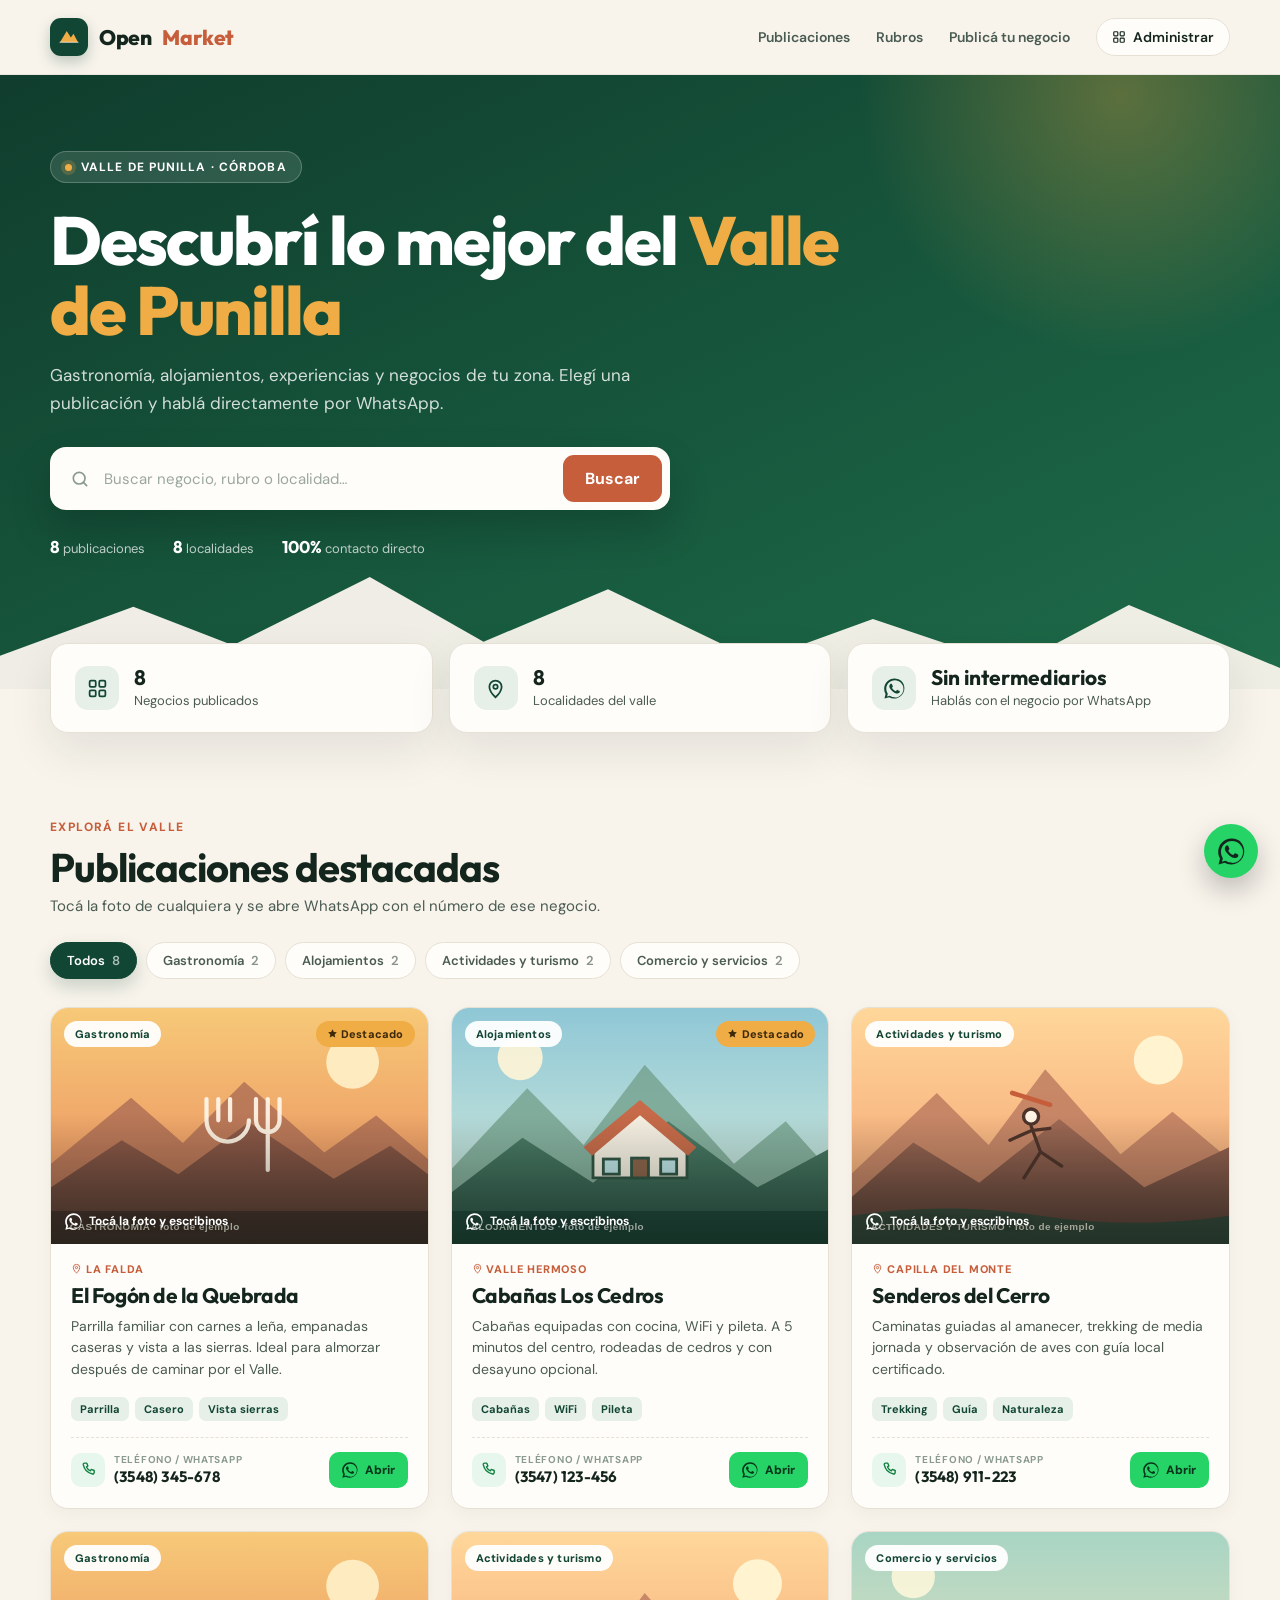
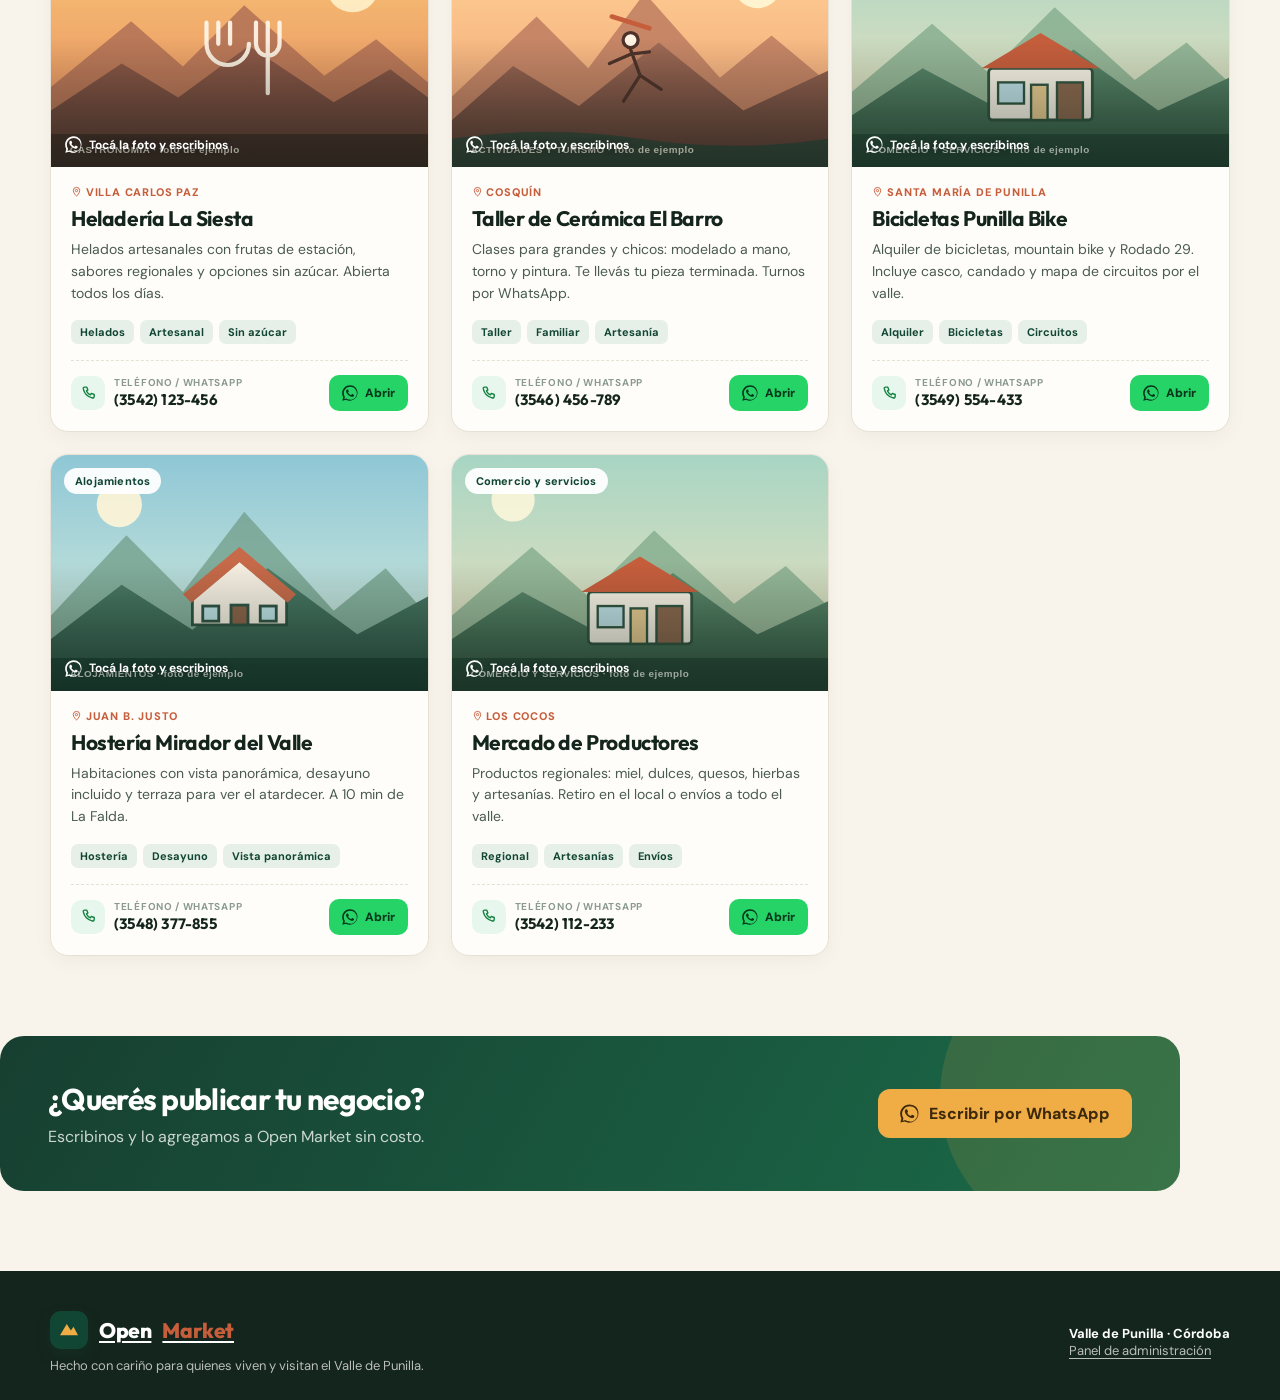
==== index.html @ 12c9af03 "Open Market: sitio público y panel de edición" ====
<!doctype html>
<html lang="es">
<head>
  <meta charset="utf-8">
  <meta name="viewport" content="width=device-width, initial-scale=1">
  <title>Open Market · Valle de Punilla</title>
  <meta name="description" content="Gastronomía, alojamientos, experiencias y negocios del Valle de Punilla, Córdoba. Contacto directo por WhatsApp.">
  <meta property="og:title" content="Open Market · Valle de Punilla">
  <meta property="og:description" content="Lo mejor del valle, a un toque de distancia.">
  <meta property="og:type" content="website">
  <link rel="icon" href="data:image/svg+xml,%3Csvg xmlns='http://www.w3.org/2000/svg' viewBox='0 0 64 64'%3E%3Crect width='64' height='64' rx='16' fill='%23124634'/%3E%3Cpath d='M10 44 26 20l10 14 7-9 11 19z' fill='%23f0ac45'/%3E%3C/svg%3E">
  <link rel="stylesheet" href="assets/styles.css">
</head>
<body>
  <svg style="display:none" aria-hidden="true">
    <symbol id="i-search" viewBox="0 0 24 24"><circle cx="11" cy="11" r="7" fill="none" stroke="currentColor" stroke-width="2"/><path d="m20 20-4-4" stroke="currentColor" stroke-width="2" stroke-linecap="round"/></symbol>
    <symbol id="i-wa" viewBox="0 0 24 24"><path fill="currentColor" d="M20.52 3.77A11.86 11.86 0 0 0 12.05.5C5.5.5.2 5.8.2 12.35c0 2.09.55 4.13 1.6 5.93L.5 23.5l5.35-1.4a11.8 11.8 0 0 0 5.6 1.43h.01c6.55 0 11.85-5.3 11.85-11.85 0-3.17-1.24-6.15-3.49-8.39zm-8.47 18.1h-.01a9.8 9.8 0 0 1-4.99-1.37l-.36-.21-3.17.83.84-3.09-.24-.32a9.78 9.78 0 0 1-1.5-5.22c0-5.4 4.4-9.8 9.81-9.8 2.62 0 5.08 1.02 6.93 2.87a9.75 9.75 0 0 1 2.87 6.94c0 5.41-4.4 9.79-9.81 9.79zm5.38-7.33c-.29-.15-1.72-.85-1.99-.94-.27-.1-.47-.15-.67.15-.2.29-.76.94-.94 1.13-.17.2-.35.22-.64.07-.29-.15-1.23-.45-2.35-1.45-.87-.77-1.45-1.73-1.62-2.02-.17-.29-.02-.44.13-.59.13-.13.29-.35.44-.52.15-.17.2-.29.29-.49.1-.2.05-.37-.02-.52-.07-.15-.67-1.61-.92-2.2-.24-.58-.49-.5-.67-.51h-.57c-.2 0-.52.07-.79.37-.27.29-1.04 1.01-1.04 2.47s1.06 2.86 1.21 3.05c.15.2 2.09 3.19 5.06 4.47.71.3 1.26.49 1.69.63.71.22 1.36.19 1.87.12.57-.09 1.72-.7 1.96-1.38.24-.68.24-1.26.17-1.38-.07-.12-.27-.2-.56-.35z"/></symbol>
    <symbol id="i-phone" viewBox="0 0 24 24"><path fill="none" stroke="currentColor" stroke-width="2" stroke-linecap="round" stroke-linejoin="round" d="M6.6 3h3l1.5 4-2 1.4a12 12 0 0 0 5.5 5.5l1.4-2 4 1.5v3a2 2 0 0 1-2.2 2A16.8 16.8 0 0 1 4.6 5.2 2 2 0 0 1 6.6 3z"/></symbol>
    <symbol id="i-pin" viewBox="0 0 24 24"><path fill="none" stroke="currentColor" stroke-width="2" d="M12 22s7-6.3 7-12a7 7 0 1 0-14 0c0 5.7 7 12 7 12z"/><circle cx="12" cy="10" r="2.5" fill="none" stroke="currentColor" stroke-width="2"/></symbol>
    <symbol id="i-star" viewBox="0 0 24 24"><path fill="currentColor" d="m12 2.5 2.9 6 6.6.9-4.8 4.6 1.2 6.5L12 17.4l-5.9 3.1 1.2-6.5-4.8-4.6 6.6-.9z"/></symbol>
    <symbol id="i-grid" viewBox="0 0 24 24"><rect x="3" y="3" width="7" height="7" rx="1.5" fill="none" stroke="currentColor" stroke-width="2"/><rect x="14" y="3" width="7" height="7" rx="1.5" fill="none" stroke="currentColor" stroke-width="2"/><rect x="3" y="14" width="7" height="7" rx="1.5" fill="none" stroke="currentColor" stroke-width="2"/><rect x="14" y="14" width="7" height="7" rx="1.5" fill="none" stroke="currentColor" stroke-width="2"/></symbol>
    <symbol id="i-spark" viewBox="0 0 24 24"><path fill="none" stroke="currentColor" stroke-width="2" stroke-linejoin="round" d="M12 2v20M2 12h20M5 5l14 14M19 5 5 19"/></symbol>
  </svg>

  <header class="site-header">
    <div class="wrap">
      <a class="brand" href="#top" aria-label="Open Market, inicio">
        <span class="brand__mark"><svg viewBox="0 0 64 64" aria-hidden="true"><path d="M8 46 26 16l11 17 7-10 12 23z" fill="#f0ac45"/><path d="M8 46h48" stroke="#fff" stroke-width="3" stroke-linecap="round" opacity=".7"/></svg></span>
        Open<span>Market</span>
      </a>
      <nav class="nav" aria-label="Navegación principal">
        <a href="#publicaciones">Publicaciones</a>
        <a href="#rubros">Rubros</a>
        <a href="#publicar">Publicá tu negocio</a>
        <a class="nav__admin" href="admin/" title="Panel de edición">
          <svg width="14" height="14" aria-hidden="true"><use href="#i-grid"/></svg> Administrar
        </a>
      </nav>
    </div>
  </header>

  <main id="top">
    <section class="hero">
      <div class="hero__glow"></div>
      <div class="wrap">
        <span class="eyebrow"><i></i> <span id="hero-region">Valle de Punilla · Córdoba</span></span>
        <h1 id="hero-title">Descubrí lo mejor del <em>Valle de Punilla</em></h1>
        <p id="hero-text">Gastronomía, alojamientos, experiencias y negocios de tu zona. Elegí una publicación y hablá directamente por WhatsApp.</p>
        <form class="searchbar" id="search-form" role="search">
          <svg width="20" height="20" aria-hidden="true"><use href="#i-search"/></svg>
          <input id="search-input" type="search" placeholder="Buscar negocio, rubro o localidad…" aria-label="Buscar publicaciones">
          <button type="submit">Buscar</button>
        </form>
        <div class="hero__meta">
          <span><b id="stat-hero-count">—</b> publicaciones</span>
          <span><b id="stat-hero-localities">—</b> localidades</span>
          <span><b>100%</b> contacto directo</span>
        </div>
      </div>
    </section>

    <section class="stats">
      <div class="wrap stats__grid">
        <div class="stat"><div class="stat__icon"><svg width="21" height="21" aria-hidden="true"><use href="#i-grid"/></svg></div><div><b id="stat-count">—</b><small>Negocios publicados</small></div></div>
        <div class="stat"><div class="stat__icon"><svg width="21" height="21" aria-hidden="true"><use href="#i-pin"/></svg></div><div><b id="stat-localities">—</b><small>Localidades del valle</small></div></div>
        <div class="stat"><div class="stat__icon"><svg width="21" height="21" aria-hidden="true"><use href="#i-wa"/></svg></div><div><b>Sin intermediarios</b><small>Hablás con el negocio por WhatsApp</small></div></div>
      </div>
    </section>

    <section class="section" id="publicaciones">
      <div class="wrap">
        <div class="section__head">
          <div>
            <span class="kicker">Explorá el valle</span>
            <h2>Publicaciones destacadas</h2>
            <p>Tocá la foto de cualquiera y se abre WhatsApp con el número de ese negocio.</p>
          </div>
        </div>
        <div class="chips" id="chips" role="group" aria-label="Filtrar por rubro"></div>
        <div class="grid" id="grid" aria-live="polite"></div>
      </div>
    </section>

    <section class="wrap cta" id="publicar">
      <div class="cta__inner">
        <div>
          <h2 id="contact-title">¿Querés publicar tu negocio?</h2>
          <p id="contact-text">Escribinos y lo agregamos a Open Market sin costo.</p>
        </div>
        <a class="cta__btn" id="contact-link" href="#" target="_blank" rel="noopener">
          <svg width="19" height="19" aria-hidden="true"><use href="#i-wa"/></svg> Escribir por WhatsApp
        </a>
      </div>
    </section>
  </main>

  <footer class="site-footer">
    <div class="wrap">
      <div>
        <a class="brand" href="#top"><span class="brand__mark"><svg viewBox="0 0 64 64" aria-hidden="true"><path d="M8 46 26 16l11 17 7-10 12 23z" fill="#f0ac45"/></svg></span>Open<span>Market</span></a>
        <div id="footer-text" style="margin-top:8px">Hecho con cariño para quienes viven y visitan el Valle de Punilla.</div>
      </div>
      <div><strong id="footer-region">Valle de Punilla · Córdoba</strong><br><a href="admin/">Panel de administración</a></div>
    </div>
  </footer>

  <a class="fab-wa" id="fab-wa" href="#" target="_blank" rel="noopener" aria-label="Contactar por WhatsApp"><svg aria-hidden="true"><use href="#i-wa"/></svg></a>

  <script src="assets/app.js"></script>
</body>
</html>
---- assets/styles.css ----
@import url('https://fonts.googleapis.com/css2?family=Outfit:wght@400;500;600;700;800&family=DM+Sans:wght@400;500;600;700&display=swap');

:root {
  --ink: #14251d;
  --ink-soft: #4a5b52;
  --green: #124634;
  --green-2: #1c6b4b;
  --green-soft: #e6f0e8;
  --sand: #f8f4ec;
  --paper: #fffdf9;
  --terracotta: #c65e3c;
  --terracotta-dark: #a5482c;
  --sun: #f0ac45;
  --line: #e7e1d5;
  --shadow: 0 18px 45px rgba(20, 37, 29, .09);
  --radius: 18px;
  --font-display: 'Outfit', 'Segoe UI', system-ui, sans-serif;
  --font-body: 'DM Sans', 'Segoe UI', system-ui, sans-serif;
}

* { box-sizing: border-box; }

html { scroll-behavior: smooth; }

body {
  margin: 0;
  background: var(--sand);
  color: var(--ink);
  font-family: var(--font-body);
  -webkit-font-smoothing: antialiased;
}

a { color: inherit; text-decoration: none; }
img { max-width: 100%; display: block; }
button, input, textarea, select { font: inherit; }
button { cursor: pointer; }

.wrap { width: min(1180px, calc(100% - 40px)); margin: 0 auto; }

/* ---------- Header ---------- */
.site-header {
  position: sticky;
  top: 0;
  z-index: 50;
  background: rgba(248, 244, 236, .88);
  backdrop-filter: blur(14px);
  border-bottom: 1px solid rgba(20, 37, 29, .07);
}

.site-header .wrap {
  height: 74px;
  display: flex;
  align-items: center;
  justify-content: space-between;
  gap: 20px;
}

.brand { display: flex; align-items: center; gap: 11px; font-family: var(--font-display); font-weight: 800; font-size: 21px; letter-spacing: -.4px; }
.brand__mark { width: 38px; height: 38px; border-radius: 11px; background: var(--green); display: grid; place-items: center; box-shadow: 0 6px 14px rgba(18,70,52,.25); }
.brand__mark svg { width: 24px; height: 24px; }
.brand span { color: var(--terracotta); }

.nav { display: flex; align-items: center; gap: 26px; font-size: 14px; font-weight: 600; color: var(--ink-soft); }
.nav a:hover { color: var(--green); }
.nav__admin { display: inline-flex; align-items: center; gap: 7px; padding: 9px 15px; border: 1px solid var(--line); border-radius: 999px; background: var(--paper); color: var(--ink); }
.nav__admin:hover { border-color: var(--green-2); color: var(--green); }

/* ---------- Hero ---------- */
.hero { position: relative; overflow: hidden; background: linear-gradient(155deg, #103d2d 0%, #16563c 52%, #1e6b49 100%); color: #fff; }
.hero::after {
  content: '';
  position: absolute;
  inset: auto 0 0 0;
  height: 140px;
  background: url("data:image/svg+xml,%3Csvg xmlns='http://www.w3.org/2000/svg' viewBox='0 0 1440 160' preserveAspectRatio='none'%3E%3Cpath fill='%23f8f4ec' d='M0 122 150 66l112 44 154-78 128 74 140-60 168 82 130-48 158 54 130-70 170 72v24H0z'/%3E%3C/svg%3E") bottom center / 100% 100% no-repeat;
  opacity: .96;
}
.hero__glow { position: absolute; width: 560px; height: 560px; border-radius: 50%; right: -120px; top: -260px; background: radial-gradient(circle, rgba(240,172,69,.32), transparent 66%); }
.hero .wrap { position: relative; z-index: 2; padding: 76px 0 132px; }

.eyebrow { display: inline-flex; align-items: center; gap: 9px; padding: 7px 14px; border-radius: 999px; background: rgba(255,255,255,.12); border: 1px solid rgba(255,255,255,.22); font-size: 12px; font-weight: 700; letter-spacing: 1.1px; text-transform: uppercase; }
.eyebrow i { width: 7px; height: 7px; border-radius: 50%; background: var(--sun); box-shadow: 0 0 0 4px rgba(240,172,69,.2); }

.hero h1 { font-family: var(--font-display); font-size: clamp(38px, 5.6vw, 68px); line-height: 1.03; letter-spacing: -2px; margin: 22px 0 16px; max-width: 800px; font-weight: 800; }
.hero h1 em { font-style: normal; color: var(--sun); }
.hero p { max-width: 620px; font-size: 17px; line-height: 1.65; color: rgba(255,255,255,.82); margin: 0 0 30px; }

.searchbar { display: flex; align-items: center; gap: 12px; max-width: 620px; background: var(--paper); padding: 8px 8px 8px 20px; border-radius: 16px; box-shadow: 0 20px 40px rgba(0,0,0,.18); }
.searchbar svg { flex: none; color: #8a9a90; }
.searchbar input { flex: 1; min-width: 0; border: 0; outline: 0; background: transparent; font-size: 15px; color: var(--ink); }
.searchbar input::placeholder { color: #9aa79f; }
.searchbar button { border: 0; background: var(--terracotta); color: #fff; font-weight: 700; padding: 13px 22px; border-radius: 11px; transition: .2s; }
.searchbar button:hover { background: var(--terracotta-dark); }

.hero__meta { display: flex; gap: 28px; margin-top: 26px; flex-wrap: wrap; font-size: 13px; color: rgba(255,255,255,.72); }
.hero__meta b { color: #fff; font-family: var(--font-display); font-size: 17px; }

/* ---------- Stats ---------- */
.stats { background: var(--sand); padding: 8px 0 34px; }
.stats__grid { display: grid; grid-template-columns: repeat(3, 1fr); gap: 16px; margin-top: -54px; position: relative; z-index: 3; }
.stat { background: var(--paper); border: 1px solid var(--line); border-radius: var(--radius); padding: 22px 24px; box-shadow: var(--shadow); display: flex; align-items: center; gap: 15px; }
.stat__icon { width: 44px; height: 44px; flex: none; border-radius: 13px; background: var(--green-soft); color: var(--green); display: grid; place-items: center; }
.stat b { display: block; font-family: var(--font-display); font-size: 21px; line-height: 1.1; }
.stat small { color: var(--ink-soft); font-size: 13px; }

/* ---------- Section ---------- */
.section { padding: 48px 0 80px; }
.section__head { display: flex; align-items: flex-end; justify-content: space-between; gap: 24px; margin-bottom: 26px; flex-wrap: wrap; }
.section__head h2 { font-family: var(--font-display); font-size: clamp(28px, 3.2vw, 40px); letter-spacing: -1px; margin: 6px 0 4px; }
.section__head p { margin: 0; color: var(--ink-soft); font-size: 15px; }
.kicker { color: var(--terracotta); font-weight: 800; font-size: 12px; letter-spacing: 1.4px; text-transform: uppercase; }

.chips { display: flex; flex-wrap: wrap; gap: 9px; margin-bottom: 28px; }
.chip { border: 1px solid var(--line); background: var(--paper); color: var(--ink-soft); padding: 9px 16px; border-radius: 999px; font-size: 13px; font-weight: 600; transition: .18s; }
.chip:hover { border-color: var(--green-2); color: var(--green); }
.chip.is-active { background: var(--green); border-color: var(--green); color: #fff; box-shadow: 0 8px 18px rgba(18,70,52,.2); }
.chip b { opacity: .65; font-weight: 600; margin-left: 4px; }

.grid { display: grid; grid-template-columns: repeat(3, minmax(0, 1fr)); gap: 22px; }

.card { background: var(--paper); border: 1px solid var(--line); border-radius: var(--radius); overflow: hidden; box-shadow: 0 6px 20px rgba(20,37,29,.04); transition: transform .22s, box-shadow .22s; display: flex; flex-direction: column; }
.card:hover { transform: translateY(-5px); box-shadow: var(--shadow); }
.card__photo { position: relative; display: block; aspect-ratio: 16 / 10; overflow: hidden; background: var(--green-soft); }
.card__photo img { width: 100%; height: 100%; object-fit: cover; transition: transform .5s ease; }
.card:hover .card__photo img { transform: scale(1.06); }
.card__photo::after { content: ''; position: absolute; inset: 0; background: linear-gradient(180deg, transparent 45%, rgba(10,25,18,.42)); pointer-events: none; }
.card__badges { position: absolute; z-index: 2; top: 13px; left: 13px; right: 13px; display: flex; justify-content: space-between; gap: 8px; }
.badge { padding: 6px 11px; border-radius: 999px; font-size: 11px; font-weight: 800; letter-spacing: .2px; backdrop-filter: blur(8px); }
.badge--cat { background: rgba(255,255,255,.94); color: var(--green); }
.badge--star { background: var(--sun); color: #3d2a0c; }
.card__hint { position: absolute; z-index: 2; bottom: 14px; left: 14px; color: #fff; font-size: 12px; font-weight: 700; display: flex; align-items: center; gap: 7px; text-shadow: 0 1px 6px rgba(0,0,0,.4); }
.card__hint svg { width: 17px; height: 17px; }

.card__body { padding: 18px 20px 20px; display: flex; flex-direction: column; flex: 1; }
.card__loc { color: var(--terracotta); font-size: 11px; font-weight: 800; letter-spacing: .8px; text-transform: uppercase; }
.card__body h3 { font-family: var(--font-display); font-size: 21px; letter-spacing: -.4px; margin: 6px 0 8px; }
.card__body p { color: var(--ink-soft); font-size: 14px; line-height: 1.55; margin: 0 0 16px; }
.tags { display: flex; flex-wrap: wrap; gap: 6px; margin-top: auto; margin-bottom: 16px; }
.tag { background: var(--green-soft); color: var(--green); border-radius: 7px; padding: 5px 9px; font-size: 11px; font-weight: 700; }

.card__contact { border-top: 1px dashed var(--line); padding-top: 14px; display: flex; align-items: center; justify-content: space-between; gap: 10px; }
.phone { display: flex; align-items: center; gap: 9px; min-width: 0; }
.phone__icon { width: 34px; height: 34px; flex: none; border-radius: 10px; background: #e7f7ee; color: #12803f; display: grid; place-items: center; }
.phone small { display: block; font-size: 10px; color: #8a9a90; text-transform: uppercase; letter-spacing: .7px; font-weight: 700; }
.phone b { font-size: 15px; font-family: var(--font-display); letter-spacing: .2px; }
.card__wa { display: inline-flex; align-items: center; justify-content: center; gap: 7px; background: #25D366; color: #06351b; font-weight: 800; font-size: 12px; padding: 10px 13px; border-radius: 10px; white-space: nowrap; transition: .2s; }
.card__wa:hover { background: #1fbe5b; transform: translateY(-1px); }
.card__wa svg { width: 16px; height: 16px; }

.empty { grid-column: 1 / -1; text-align: center; padding: 70px 20px; background: var(--paper); border: 1px dashed var(--line); border-radius: var(--radius); }
.empty h3 { font-family: var(--font-display); font-size: 22px; margin: 12px 0 6px; }
.empty p { color: var(--ink-soft); margin: 0; }

/* ---------- CTA ---------- */
.cta { margin: 0 0 80px; }
.cta__inner { background: linear-gradient(120deg, #173f31, #1b6b49); color: #fff; border-radius: 24px; padding: 44px 48px; display: flex; align-items: center; justify-content: space-between; gap: 30px; flex-wrap: wrap; position: relative; overflow: hidden; }
.cta__inner::after { content: ''; position: absolute; right: -60px; top: -90px; width: 300px; height: 300px; border-radius: 50%; background: rgba(240,172,69,.14); }
.cta h2 { font-family: var(--font-display); font-size: 30px; letter-spacing: -.7px; margin: 0 0 8px; }
.cta p { margin: 0; color: rgba(255,255,255,.78); }
.cta__btn { position: relative; z-index: 2; display: inline-flex; align-items: center; gap: 10px; background: var(--sun); color: #3d2a0c; padding: 14px 22px; border-radius: 12px; font-weight: 800; }
.cta__btn:hover { background: #f7bc60; }

/* ---------- Footer ---------- */
.site-footer { background: var(--ink); color: rgba(255,255,255,.7); padding: 40px 0 26px; font-size: 13px; }
.site-footer .wrap { display: flex; justify-content: space-between; align-items: center; gap: 20px; flex-wrap: wrap; }
.site-footer .brand { color: #fff; }
.site-footer strong { color: #fff; }
.site-footer a { text-decoration: underline; text-underline-offset: 3px; }

.fab-wa { position: fixed; right: 22px; bottom: 22px; z-index: 60; width: 54px; height: 54px; border-radius: 50%; background: #25D366; display: grid; place-items: center; box-shadow: 0 12px 28px rgba(0,0,0,.24); transition: .2s; }
.fab-wa:hover { transform: scale(1.07); }
.fab-wa svg { width: 27px; height: 27px; }

/* ---------- Admin ---------- */
.admin { min-height: 100vh; background: #f2f5f2; }
.admin__layout { display: grid; grid-template-columns: 264px 1fr; min-height: 100vh; }
.admin__side { background: var(--ink); color: #fff; padding: 26px 20px; position: sticky; top: 0; height: 100vh; overflow-y: auto; }
.admin__side .brand { color: #fff; margin-bottom: 28px; }
.admin__side .brand span { color: var(--sun); }
.side-label { font-size: 10px; letter-spacing: 1.4px; text-transform: uppercase; color: rgba(255,255,255,.45); font-weight: 800; margin: 22px 0 8px 10px; }
.side-nav { display: grid; gap: 4px; }
.side-nav button { border: 0; background: transparent; color: rgba(255,255,255,.72); text-align: left; padding: 11px 13px; border-radius: 10px; font-weight: 600; font-size: 14px; display: flex; gap: 10px; align-items: center; }
.side-nav button:hover { background: rgba(255,255,255,.08); color: #fff; }
.side-nav button.is-active { background: var(--green-2); color: #fff; }
.side-note { margin-top: 26px; padding: 14px; border-radius: 12px; background: rgba(255,255,255,.07); font-size: 11px; line-height: 1.5; color: rgba(255,255,255,.6); }
.side-note a { color: var(--sun); text-decoration: underline; }
.token-dot { display: inline-block; width: 8px; height: 8px; border-radius: 50%; background: #ff7b6b; margin-right: 6px; }
.token-dot.ok { background: #35d07f; box-shadow: 0 0 0 3px rgba(53,208,127,.16); }

.admin__main { padding: 30px 38px 70px; max-width: 1240px; }
.admin__top { display: flex; align-items: center; justify-content: space-between; gap: 16px; flex-wrap: wrap; margin-bottom: 26px; }
.admin__top h1 { font-family: var(--font-display); font-size: 30px; letter-spacing: -.8px; margin: 0 0 4px; }
.admin__top p { margin: 0; color: #6d7d73; font-size: 14px; }
.admin__actions { display: flex; gap: 10px; flex-wrap: wrap; }

.btn { border: 0; border-radius: 10px; padding: 11px 17px; font-weight: 700; font-size: 13px; display: inline-flex; align-items: center; gap: 8px; transition: .18s; }
.btn--primary { background: var(--green); color: #fff; }
.btn--primary:hover { background: var(--green-2); }
.btn--ghost { background: #fff; color: var(--ink); border: 1px solid #dce3dc; }
.btn--ghost:hover { border-color: var(--green-2); color: var(--green); }
.btn--danger { background: #fff0ed; color: #b93d28; }
.btn--danger:hover { background: #ffe1db; }
.btn--sm { padding: 7px 11px; font-size: 12px; }
.btn:disabled { opacity: .55; cursor: not-allowed; }

.panel { background: #fff; border: 1px solid #e1e8e1; border-radius: 16px; padding: 22px; margin-bottom: 18px; box-shadow: 0 6px 20px rgba(20,37,29,.04); }
.panel h2 { font-family: var(--font-display); font-size: 18px; margin: 0 0 4px; }
.panel > p { color: #6d7d73; font-size: 13px; margin: 0 0 18px; }

.field-grid { display: grid; grid-template-columns: repeat(2, minmax(0, 1fr)); gap: 14px; }
.field { display: grid; gap: 6px; }
.field--full { grid-column: 1 / -1; }
.field label { font-size: 12px; font-weight: 800; color: #40534a; }
.field input, .field textarea, .field select { width: 100%; border: 1px solid #dbe3db; border-radius: 9px; padding: 10px 12px; background: #fcfdfc; color: var(--ink); outline: 0; font-size: 14px; }
.field input:focus, .field textarea:focus, .field select:focus { border-color: var(--green-2); box-shadow: 0 0 0 3px rgba(28,107,75,.1); }
.field textarea { resize: vertical; min-height: 74px; }
.field small { color: #87968d; font-size: 11px; }

.checkline { display: flex; align-items: center; gap: 9px; font-size: 13px; font-weight: 600; color: #40534a; }
.checkline input { width: 17px; height: 17px; accent-color: var(--green); }

.login-box { max-width: 620px; }
.alert { border-radius: 10px; padding: 12px 14px; font-size: 13px; margin-bottom: 16px; line-height: 1.5; }
.alert--info { background: #eaf3ff; color: #1b4d80; }
.alert--ok { background: #e9f8ef; color: #176c3b; }
.alert--err { background: #fff0ed; color: #a83a25; }

.edit-list { display: grid; gap: 14px; }
.edit-item { border: 1px solid #e1e8e1; border-radius: 14px; overflow: hidden; background: #fff; }
.edit-item__head { display: flex; align-items: center; gap: 13px; padding: 13px 15px; background: #fbfcfa; border-bottom: 1px solid transparent; }
.edit-item.is-open .edit-item__head { border-bottom-color: #e8eee8; }
.edit-item__thumb { width: 58px; height: 44px; border-radius: 8px; object-fit: cover; background: var(--green-soft); flex: none; }
.edit-item__title { flex: 1; min-width: 0; }
.edit-item__title b { display: block; font-size: 14px; white-space: nowrap; overflow: hidden; text-overflow: ellipsis; }
.edit-item__title small { color: #83928a; font-size: 11px; }
.edit-item__tools { display: flex; gap: 5px; }
.icon-btn { border: 1px solid #dfe6df; background: #fff; width: 31px; height: 31px; border-radius: 8px; display: grid; place-items: center; color: #5d6f65; font-size: 13px; }
.icon-btn:hover { border-color: var(--green-2); color: var(--green); }
.icon-btn.danger:hover { border-color: #e0a293; color: #b93d28; background: #fff5f2; }
.edit-item__body { padding: 18px; display: none; }
.edit-item.is-open .edit-item__body { display: block; }
.edit-item__foot { display: flex; justify-content: flex-end; gap: 9px; margin-top: 16px; padding-top: 14px; border-top: 1px solid #edf1ed; }

.photo-preview { width: 100%; max-width: 260px; aspect-ratio: 16/10; object-fit: cover; border-radius: 10px; border: 1px solid var(--line); background: var(--green-soft); margin-bottom: 10px; }
.dropzone { border: 1.5px dashed #b9cdbd; border-radius: 11px; padding: 16px; text-align: center; background: #f9fcf9; font-size: 12px; color: #6d7d73; }
.dropzone input { display: none; }
.dropzone label { font-weight: 800; color: var(--green); cursor: pointer; text-decoration: underline; text-underline-offset: 3px; }

.statusbar { position: fixed; bottom: 18px; right: 18px; z-index: 90; background: var(--ink); color: #fff; padding: 12px 16px; border-radius: 10px; font-size: 12px; box-shadow: var(--shadow); display: none; max-width: 340px; }
.statusbar.show { display: block; }
.statusbar.err { background: #a83a25; }

.spinner { width: 15px; height: 15px; border: 2px solid rgba(255,255,255,.4); border-top-color: #fff; border-radius: 50%; animation: spin .7s linear infinite; display: inline-block; }
@keyframes spin { to { transform: rotate(360deg); } }

.howto { max-width: 820px; }
.howto ol { line-height: 1.9; color: #40534a; font-size: 14px; padding-left: 20px; }
.howto code { background: #eef2ee; padding: 2px 6px; border-radius: 5px; font-size: 12px; }

@media (max-width: 980px) {
  .grid { grid-template-columns: repeat(2, minmax(0, 1fr)); }
  .admin__layout { grid-template-columns: 220px 1fr; }
  .admin__main { padding: 26px 22px 60px; }
}

@media (max-width: 700px) {
  .nav a:not(.nav__admin) { display: none; }
  .hero .wrap { padding: 56px 0 118px; }
  .searchbar { flex-wrap: wrap; padding: 12px; }
  .searchbar input { width: 100%; flex-basis: 100%; padding: 6px 4px; }
  .searchbar button { width: 100%; }
  .stats__grid { grid-template-columns: 1fr; margin-top: -40px; }
  .grid { grid-template-columns: 1fr; }
  .field-grid { grid-template-columns: 1fr; }
  .admin__layout { display: block; }
  .admin__side { position: static; height: auto; }
  .side-nav { grid-template-columns: repeat(3, 1fr); }
  .side-nav button { justify-content: center; font-size: 12px; padding: 10px 6px; text-align: center; }
  .side-nav button svg, .side-nav button span:first-child { display: none; }
  .cta__inner { padding: 30px 24px; }
}
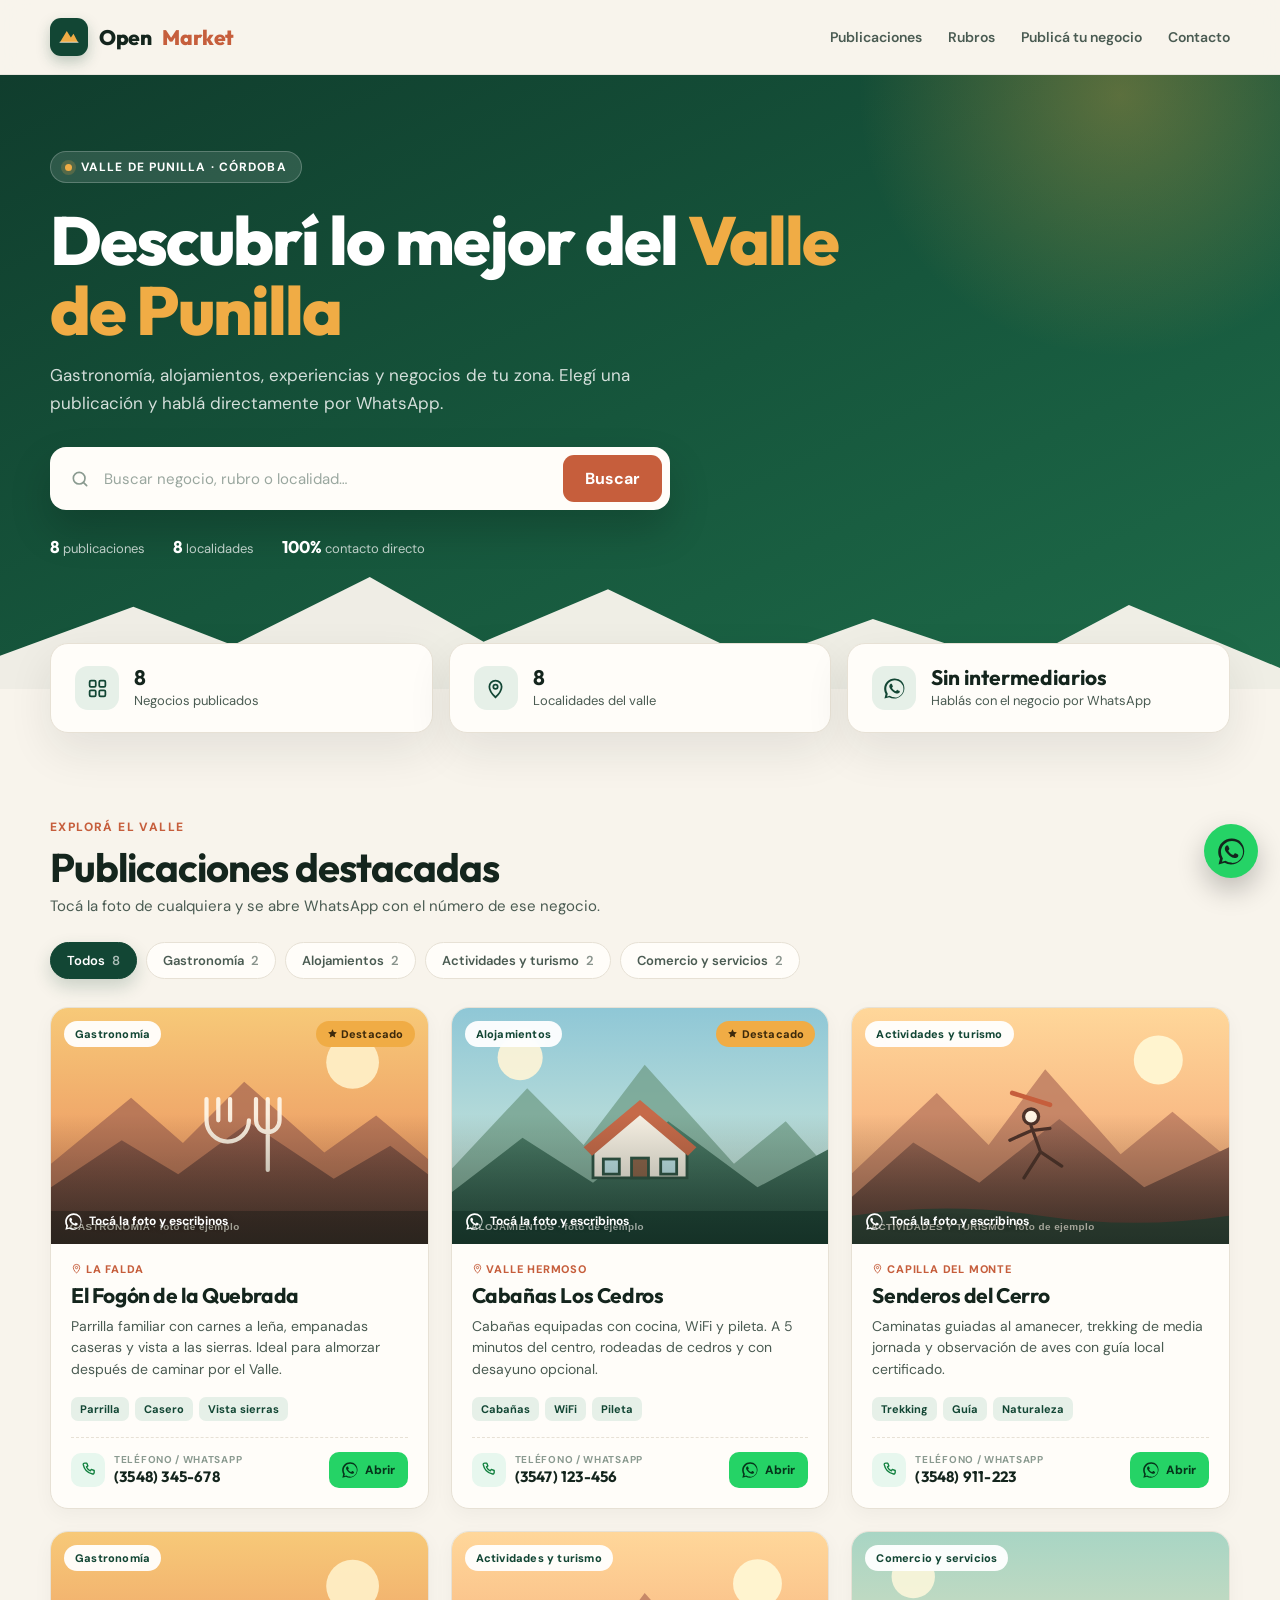
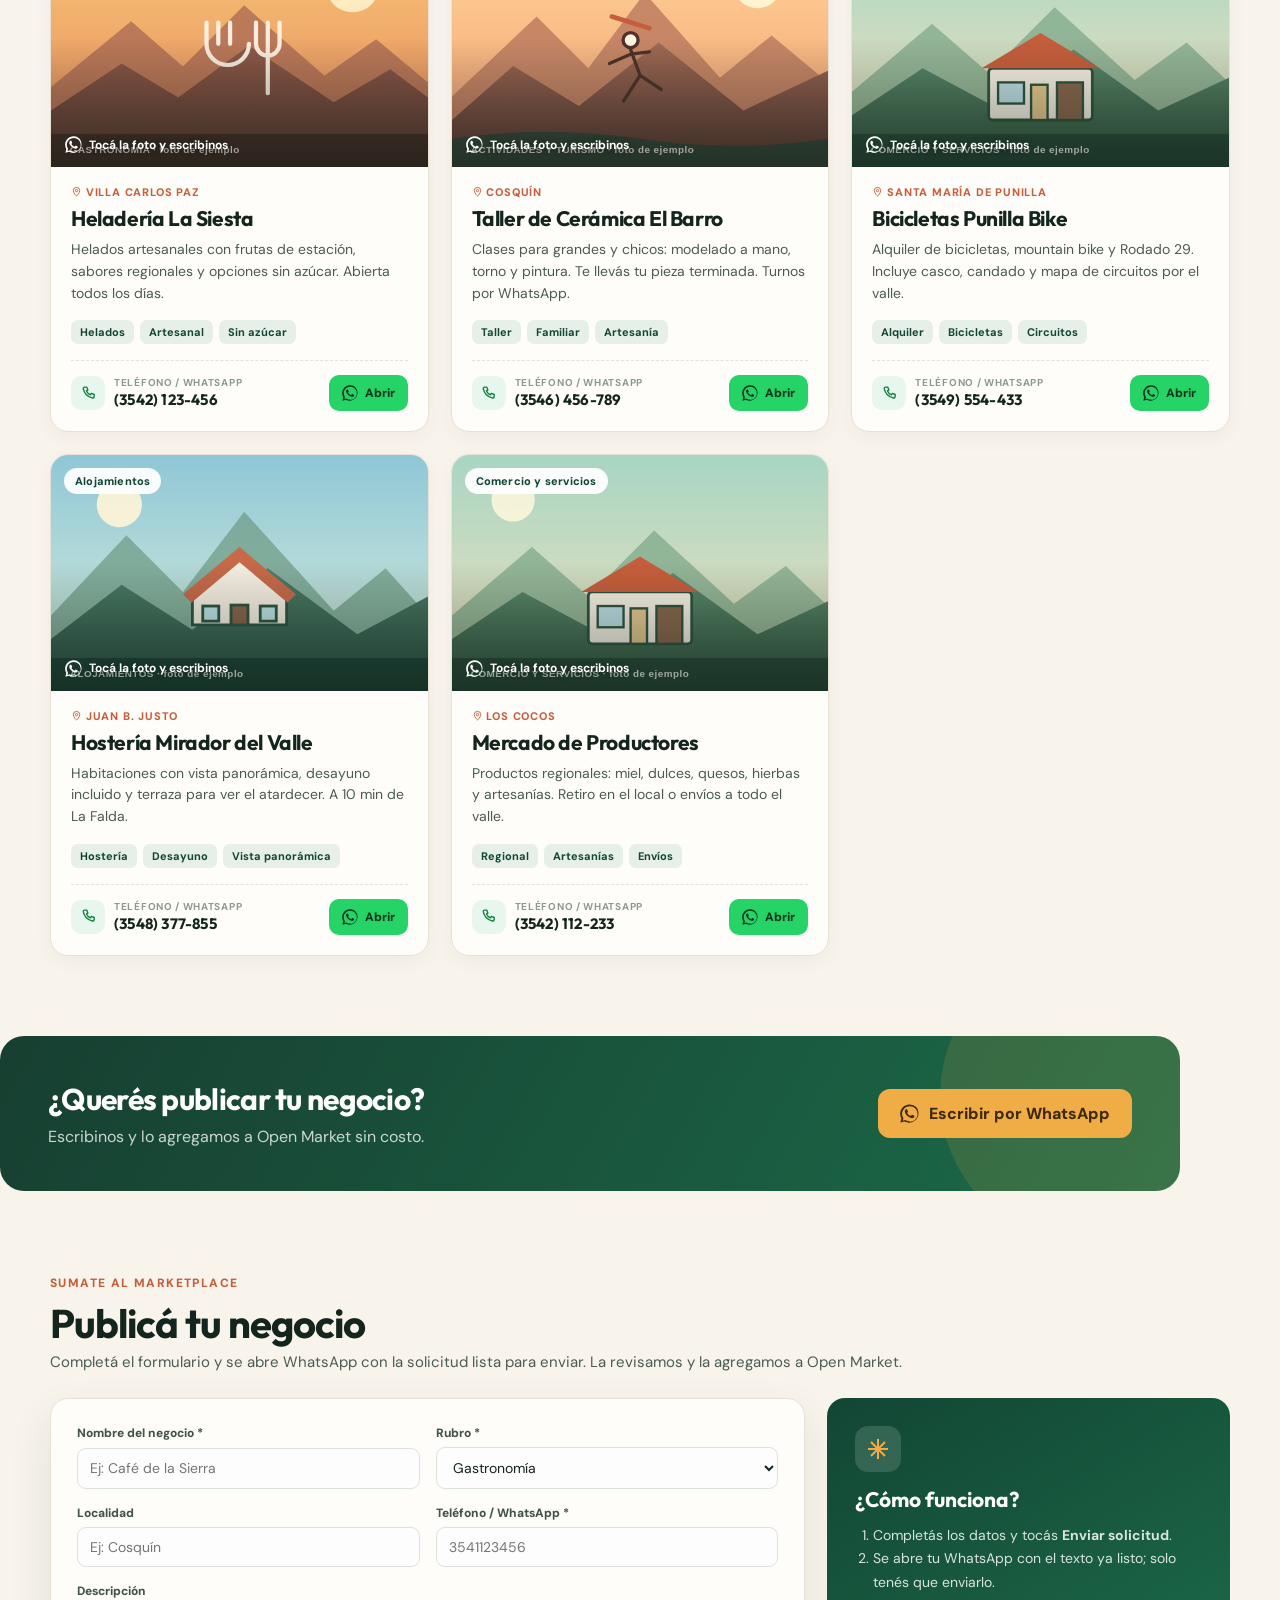
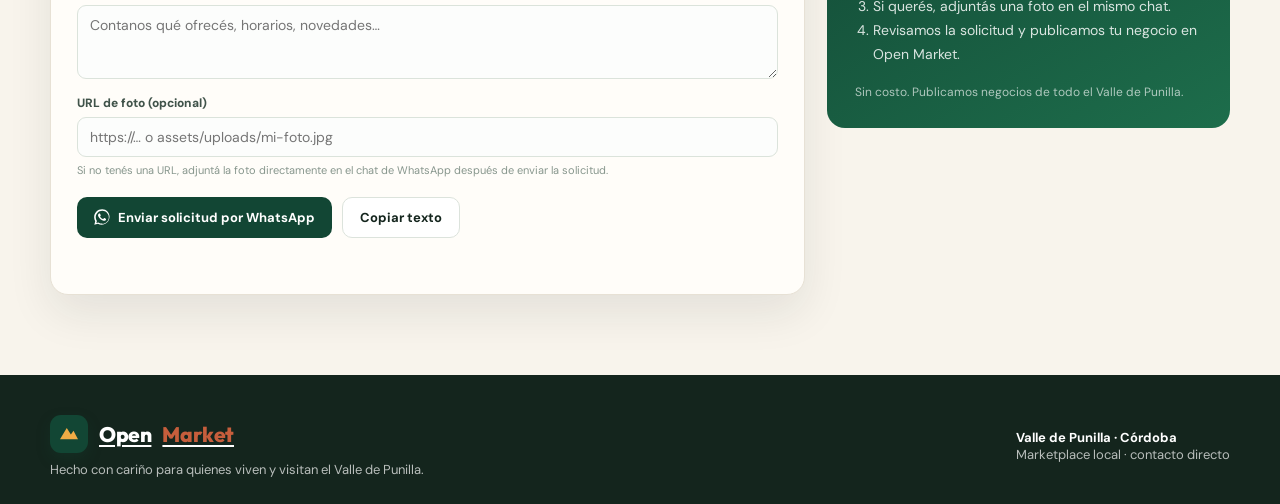
==== commit d3b116a6: "Agregar PIN al panel y flujo de solicitudes aprobables" ====
--- a/index.html
+++ b/index.html
@@ -32,9 +32,7 @@
         <a href="#publicaciones">Publicaciones</a>
         <a href="#rubros">Rubros</a>
         <a href="#publicar">Publicá tu negocio</a>
-        <a class="nav__admin" href="admin/" title="Panel de edición">
-          <svg width="14" height="14" aria-hidden="true"><use href="#i-grid"/></svg> Administrar
-        </a>
+        <a href="#contacto">Contacto</a>
       </nav>
     </div>
   </header>
@@ -81,7 +79,7 @@
       </div>
     </section>
 
-    <section class="wrap cta" id="publicar">
+    <section class="wrap cta" id="contacto">
       <div class="cta__inner">
         <div>
           <h2 id="contact-title">¿Querés publicar tu negocio?</h2>
@@ -92,6 +90,46 @@
         </a>
       </div>
     </section>
+
+    <section class="section submit-section" id="publicar">
+      <div class="wrap">
+        <div class="section__head">
+          <div>
+            <span class="kicker">Sumate al marketplace</span>
+            <h2>Publicá tu negocio</h2>
+            <p>Completá el formulario y se abre WhatsApp con la solicitud lista para enviar. La revisamos y la agregamos a Open Market.</p>
+          </div>
+        </div>
+        <div class="submit-grid">
+          <form class="panel-form" id="submit-form">
+            <div class="field-grid">
+              <div class="field"><label for="s-title">Nombre del negocio *</label><input id="s-title" name="title" required placeholder="Ej: Café de la Sierra"></div>
+              <div class="field"><label for="s-category">Rubro *</label><select id="s-category" name="category" required></select></div>
+              <div class="field"><label for="s-location">Localidad</label><input id="s-location" name="location" placeholder="Ej: Cosquín"></div>
+              <div class="field"><label for="s-phone">Teléfono / WhatsApp *</label><input id="s-phone" name="phone" required placeholder="3541123456"></div>
+              <div class="field field--full"><label for="s-description">Descripción</label><textarea id="s-description" name="description" placeholder="Contanos qué ofrecés, horarios, novedades…"></textarea></div>
+              <div class="field field--full"><label for="s-image">URL de foto (opcional)</label><input id="s-image" name="image" placeholder="https://… o assets/uploads/mi-foto.jpg"><small>Si no tenés una URL, adjuntá la foto directamente en el chat de WhatsApp después de enviar la solicitud.</small></div>
+            </div>
+            <div class="submit-actions">
+              <button class="btn btn--primary" type="submit"><svg width="16" height="16" aria-hidden="true"><use href="#i-wa"/></svg> Enviar solicitud por WhatsApp</button>
+              <button class="btn btn--ghost" type="button" id="copy-submission">Copiar texto</button>
+            </div>
+            <p class="form-status" id="form-status" role="status"></p>
+          </form>
+          <aside class="submit-aside">
+            <div class="submit-aside__icon"><svg width="24" height="24" aria-hidden="true"><use href="#i-spark"/></svg></div>
+            <h3>¿Cómo funciona?</h3>
+            <ol>
+              <li>Completás los datos y tocás <b>Enviar solicitud</b>.</li>
+              <li>Se abre tu WhatsApp con el texto ya listo; solo tenés que enviarlo.</li>
+              <li>Si querés, adjuntás una foto en el mismo chat.</li>
+              <li>Revisamos la solicitud y publicamos tu negocio en Open Market.</li>
+            </ol>
+            <p class="submit-aside__note">Sin costo. Publicamos negocios de todo el Valle de Punilla.</p>
+          </aside>
+        </div>
+      </div>
+    </section>
   </main>
 
   <footer class="site-footer">
@@ -100,7 +138,7 @@
         <a class="brand" href="#top"><span class="brand__mark"><svg viewBox="0 0 64 64" aria-hidden="true"><path d="M8 46 26 16l11 17 7-10 12 23z" fill="#f0ac45"/></svg></span>Open<span>Market</span></a>
         <div id="footer-text" style="margin-top:8px">Hecho con cariño para quienes viven y visitan el Valle de Punilla.</div>
       </div>
-      <div><strong id="footer-region">Valle de Punilla · Córdoba</strong><br><a href="admin/">Panel de administración</a></div>
+      <div><strong id="footer-region">Valle de Punilla · Córdoba</strong><br><span id="footer-tagline">Marketplace local · contacto directo</span></div>
     </div>
   </footer>
 
--- a/assets/styles.css
+++ b/assets/styles.css
@@ -160,6 +160,39 @@
 .cta__btn { position: relative; z-index: 2; display: inline-flex; align-items: center; gap: 10px; background: var(--sun); color: #3d2a0c; padding: 14px 22px; border-radius: 12px; font-weight: 800; }
 .cta__btn:hover { background: #f7bc60; }
 
+/* ---------- Formulario de solicitudes ---------- */
+.submit-section { padding-top: 0; }
+.submit-grid { display: grid; grid-template-columns: minmax(0, 1.5fr) minmax(260px, .8fr); gap: 22px; align-items: start; }
+.panel-form { background: var(--paper); border: 1px solid var(--line); border-radius: var(--radius); padding: 26px; box-shadow: var(--shadow); }
+.panel-form .field-grid { gap: 16px; }
+.submit-actions { display: flex; gap: 10px; flex-wrap: wrap; margin-top: 20px; }
+.form-status { min-height: 18px; margin: 12px 0 0; font-size: 13px; color: var(--green); font-weight: 600; }
+.form-status.err { color: var(--terracotta-dark); }
+.submit-aside { background: linear-gradient(150deg, #124634, #1d6d4b); color: #fff; border-radius: var(--radius); padding: 28px; }
+.submit-aside__icon { width: 46px; height: 46px; border-radius: 13px; background: rgba(255,255,255,.14); display: grid; place-items: center; margin-bottom: 14px; color: var(--sun); }
+.submit-aside h3 { font-family: var(--font-display); font-size: 21px; margin: 0 0 12px; }
+.submit-aside ol { margin: 0; padding-left: 18px; color: rgba(255,255,255,.84); font-size: 14px; line-height: 1.7; }
+.submit-aside__note { margin: 18px 0 0; font-size: 12px; color: rgba(255,255,255,.65); }
+
+/* ---------- PIN de acceso al panel ---------- */
+#pin-gate { position: fixed; inset: 0; z-index: 200; background: linear-gradient(160deg, #0e3528, #17553c); display: flex; align-items: center; justify-content: center; padding: 24px; }
+.admin:not(.locked) #pin-gate { display: none; }
+.admin.locked .admin__layout { display: none; }
+.pin-card { width: min(430px, 100%); background: var(--paper); border-radius: 20px; padding: 32px; box-shadow: 0 30px 70px rgba(0,0,0,.32); }
+.pin-card .brand { color: var(--ink); margin-bottom: 20px; }
+.pin-card .brand span { color: var(--terracotta); }
+.pin-card h1 { font-family: var(--font-display); font-size: 24px; margin: 0 0 8px; }
+.pin-card p { color: var(--ink-soft); font-size: 14px; line-height: 1.55; margin: 0 0 18px; }
+.pin-card input { width: 100%; border: 1px solid #dbe3db; border-radius: 10px; padding: 13px 14px; font-size: 19px; letter-spacing: 7px; text-align: center; outline: 0; }
+.pin-card input:focus { border-color: var(--green-2); box-shadow: 0 0 0 3px rgba(28,107,75,.12); }
+.pin-error { min-height: 18px; color: #b93d28; font-size: 12px; margin-top: 10px; text-align: center; font-weight: 700; }
+.pin-help { margin-top: 18px; padding-top: 16px; border-top: 1px solid var(--line); font-size: 11px; color: #87968d; line-height: 1.5; }
+
+/* ---------- Solicitudes pendientes ---------- */
+.pending-badge { background: #fff4d6; color: #8a5a0a; padding: 4px 8px; border-radius: 6px; font-size: 10px; font-weight: 800; white-space: nowrap; }
+.nav-badge { margin-left: auto; background: var(--sun); color: #3d2a0c; border-radius: 999px; padding: 1px 7px; font-size: 10px; font-weight: 800; }
+.side-lock { margin-top: 10px; width: 100%; justify-content: center; }
+
 /* ---------- Footer ---------- */
 .site-footer { background: var(--ink); color: rgba(255,255,255,.7); padding: 40px 0 26px; font-size: 13px; }
 .site-footer .wrap { display: flex; justify-content: space-between; align-items: center; gap: 20px; flex-wrap: wrap; }
@@ -272,6 +305,7 @@
   .stats__grid { grid-template-columns: 1fr; margin-top: -40px; }
   .grid { grid-template-columns: 1fr; }
   .field-grid { grid-template-columns: 1fr; }
+  .submit-grid { grid-template-columns: 1fr; }
   .admin__layout { display: block; }
   .admin__side { position: static; height: auto; }
   .side-nav { grid-template-columns: repeat(3, 1fr); }
